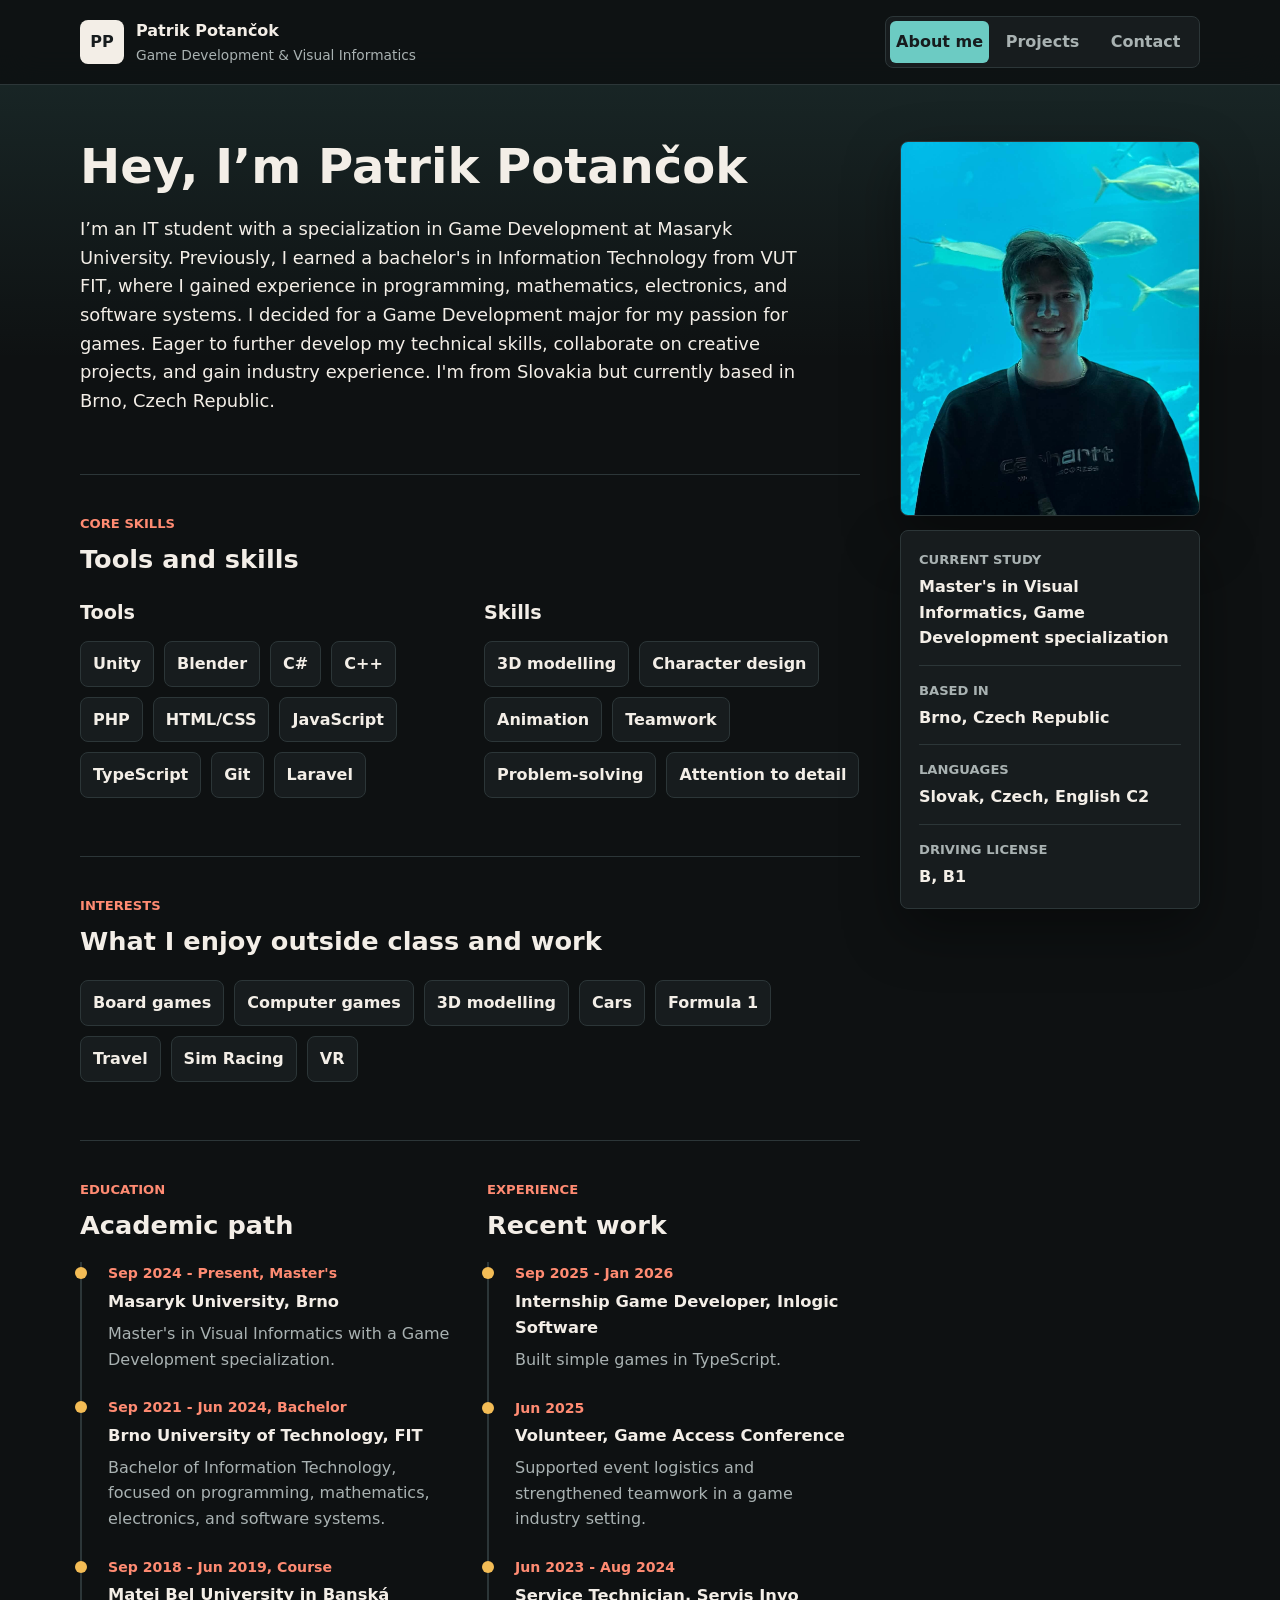
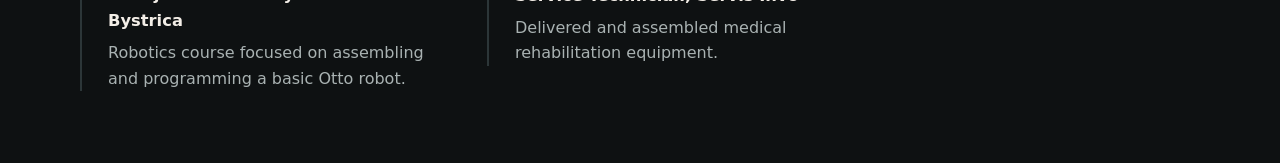
==== index.html @ 7a41febb "Update contact description with game design and 3D art" ====
<!doctype html>
<html lang="en">
  <head>
    <meta charset="utf-8">
    <meta name="viewport" content="width=device-width, initial-scale=1">
    <meta
      name="description"
      content="Portfolio of Patrik Potančok, a game development student and technical artist focused on Unity, Blender, VR optimisation, and interactive projects."
    >
    <title>Patrik Potančok | Game Development Portfolio</title>
    <link rel="stylesheet" href="styles.css?v=side-rail-v2">
  </head>
  <body>
    <header class="site-header">
      <div class="header-inner">
        <a class="brand" href="index.html#about" aria-label="Patrik Potančok home">
          <span class="brand-mark">PP</span>
          <span>
            <strong>Patrik Potančok</strong>
            <small>Game Development &amp; Visual Informatics</small>
          </span>
        </a>

        <nav class="tabs" aria-label="Portfolio sections" role="tablist">
          <button class="tab-button" id="tab-about" type="button" role="tab" aria-selected="true" aria-controls="about">
            About me
          </button>
          <button class="tab-button" id="tab-projects" type="button" role="tab" aria-selected="false" aria-controls="projects">
            Projects
          </button>
          <button class="tab-button" id="tab-contact" type="button" role="tab" aria-selected="false" aria-controls="contact">
            Contact
          </button>
        </nav>
      </div>
    </header>

    <main>
      <section class="tab-panel about-panel" id="about" role="tabpanel" aria-labelledby="tab-about">
        <div class="section-grid">
          <div class="intro-copy">
            <h1>Hey, I’m Patrik Potančok</h1>
            <p class="lead">
            I’m an IT student with a specialization in Game Development at Masaryk University. 
            Previously, I earned a bachelor's in Information Technology from VUT FIT, where 
            I gained experience in programming, mathematics, electronics, and software systems. 
            I decided for a Game Development major for my passion for games. Eager to further develop 
            my technical skills, collaborate on creative projects, and gain industry experience. I'm from 
            Slovakia but currently based in Brno, Czech Republic.
            </p>
          </div>

          <aside class="profile-panel" aria-label="Profile highlights">
            <img
              src="Pictures/Me/ja.jpg"
              alt="Portrait photo of Patrik Potančok"
            >
            <dl class="quick-facts profile-facts">
              <div>
                <dt>Current study</dt>
                <dd>Master&apos;s in Visual Informatics, Game Development specialization</dd>
              </div>
              <div>
                <dt>Based in</dt>
                <dd>Brno, Czech Republic</dd>
              </div>
              <div>
                <dt>Languages</dt>
                <dd>Slovak, Czech, English C2</dd>
              </div>
              <div>
                <dt>Driving license</dt>
                <dd>B, B1</dd>
              </div>
            </dl>
          </aside>
        </div>

        <section class="content-band">
          <div class="band-heading">
            <p class="eyebrow">Core skills</p>
            <h2>Tools and skills</h2>
          </div>
          <div class="skill-groups">
            <div>
              <h3>Tools</h3>
              <ul class="skill-list" aria-label="Tools and technologies">
                <li>Unity</li>
                <li>Blender</li>
                <li>C#</li>
                <li>C++</li>
                <li>PHP</li>
                <li>HTML/CSS</li>
                <li>JavaScript</li>
                <li>TypeScript</li>
                <li>Git</li>
                <li>Laravel</li>
              </ul>
            </div>
            <div>
              <h3>Skills</h3>
              <ul class="skill-list" aria-label="Creative and soft skills">
                <li>3D modelling</li>
                <li>Character design</li>
                <li>Animation</li>
                <li>Teamwork</li>
                <li>Problem-solving</li>
                <li>Attention to detail</li>
              </ul>
            </div>
          </div>
        </section>

        <section class="content-band">
          <div class="band-heading">
            <p class="eyebrow">Interests</p>
            <h2>What I enjoy outside class and work</h2>
          </div>
          <ul class="skill-list" aria-label="Interests">
            <li>Board games</li>
            <li>Computer games</li>
            <li>3D modelling</li>
            <li>Cars</li>
            <li>Formula 1</li>
            <li>Travel</li>
            <li>Sim Racing</li>
            <li>VR</li>
          </ul>
        </section>

        <section class="timeline-grid" aria-label="Education and experience">
          <div>
            <div class="band-heading">
              <p class="eyebrow">Education</p>
              <h2>Academic path</h2>
            </div>
            <ol class="timeline">
              <li>
                <span>Sep 2024 - Present, Master&apos;s</span>
                <strong>Masaryk University, Brno</strong>
                <p>Master&apos;s in Visual Informatics with a Game Development specialization.</p>
              </li>
              <li>
                <span>Sep 2021 - Jun 2024, Bachelor</span>
                <strong>Brno University of Technology, FIT</strong>
                <p>Bachelor of Information Technology, focused on programming, mathematics, electronics, and software systems.</p>
              </li>
              <li>
                <span>Sep 2018 - Jun 2019, Course</span>
                <strong>Matej Bel University in Banská Bystrica</strong>
                <p>Robotics course focused on assembling and programming a basic Otto robot.</p>
              </li>
            </ol>
          </div>

          <div>
            <div class="band-heading">
              <p class="eyebrow">Experience</p>
              <h2>Recent work</h2>
            </div>
            <ol class="timeline">
              <li>
                <span>Sep 2025 - Jan 2026</span>
                <strong>Internship Game Developer, Inlogic Software</strong>
                <p>Built simple games in TypeScript.</p>
              </li>
              <li>
                <span>Jun 2025</span>
                <strong>Volunteer, Game Access Conference</strong>
                <p>Supported event logistics and strengthened teamwork in a game industry setting.</p>
              </li>
              <li>
                <span>Jun 2023 - Aug 2024</span>
                <strong>Service Technician, Servis Invo</strong>
                <p>Delivered and assembled medical rehabilitation equipment.</p>
              </li>
            </ol>
          </div>
        </section>
      </section>

      <section class="tab-panel" id="projects" role="tabpanel" aria-labelledby="tab-projects" hidden>
        <div class="section-heading">
          <p class="eyebrow">Selected work</p>
          <h1>Projects</h1>
          <p>
            Games, animation, tabletop design, and VR optimisation work made through study, collaboration, and personal practice.
          </p>
          <div class="section-actions">
            <a class="button-link" href="https://krecikminajj.artstation.com" target="_blank" rel="noreferrer">
              More 3D projects on ArtStation
            </a>
          </div>
        </div>

        <div class="project-grid">
          <a class="project-card" href="projects/meow-mayhem.html">
            <img src="Pictures/MEOW_MAYHEM!/Storage_level.jpg" alt="Meow Mayhem warehouse level screenshot">
            <span class="project-meta">Unity party game</span>
            <h2>Meow Mayhem</h2>
            <p>A 2-4 player party game about warehouse cats, boxes, powerups, changing rules, and explosions.</p>
          </a>

          <a class="project-card" href="projects/lumberjack-escape.html">
            <img src="Pictures/LUMBERJACK/BoardFInal.jpg" alt="Lumberjack Escape board game map">
            <span class="project-meta">Tabletop design</span>
            <h2>Lumberjack Escape</h2>
            <p>A 1v1 board game focused on path building, action cards, and sabotaging the opponent.</p>
          </a>

          <a class="project-card" href="projects/vr-optimisation-thesis.html">
            <img src="Pictures/Thesis/709820661_998733769213218_6233051964832593437_n.jpg" alt="Villa Stiassni VR optimisation screenshot">
            <span class="project-meta">VR optimisation thesis</span>
            <h2>Villa Stiassni VR</h2>
            <p>A diploma thesis case study on performance optimisation for standalone Meta Quest VR applications.</p>
          </a>

          <a class="project-card" href="projects/car-chase-animation.html">
            <img src="Pictures/Animation/patrik-potancok-0247.jpg" alt="Low-poly car chase through a city">
            <span class="project-meta">Blender animation</span>
            <h2>Car Chase Animation</h2>
            <p>A low-poly city chase sequence created in Blender with stylized environments and motion.</p>
          </a>
        </div>
      </section>

      <section class="tab-panel" id="contact" role="tabpanel" aria-labelledby="tab-contact" hidden>
        <div class="section-grid contact-grid">
          <div>
            <h1>Contact</h1>
            <p class="lead">
              I am based in Czech Republic and open to game development, game design, 3D art, VR, and interactive media opportunities.
            </p>
          </div>

          <div class="contact-list" aria-label="Contact links">
            <a href="mailto:pa3ko2021@gmail.com">
              <span>Email</span>
              <strong>pa3ko2021@gmail.com</strong>
            </a>
            <a href="https://www.linkedin.com/in/patrik-potan%C4%8Dok/" target="_blank" rel="noreferrer">
              <span>LinkedIn</span>
              <strong>linkedin.com/in/patrik-potančok</strong>
            </a>
            <a href="https://krecikminajj.artstation.com" target="_blank" rel="noreferrer">
              <span>ArtStation</span>
              <strong>krecikminajj.artstation.com</strong>
            </a>
            <a href="https://github.com/krecikminajjj" target="_blank" rel="noreferrer">
              <span>GitHub</span>
              <strong>github.com/krecikminajjj</strong>
            </a>
          </div>
        </div>
      </section>
    </main>

    <script src="script.js"></script>
  </body>
</html>
---- styles.css ----
:root {
  color-scheme: dark;
  --bg: #0e1112;
  --surface: #171c1e;
  --ink: #f3eee7;
  --muted: #a9b2b2;
  --line: #2c3638;
  --teal: #6ccbc3;
  --coral: #ff8b72;
  --amber: #f3bc55;
  --green-soft: #17302f;
  --coral-soft: #3c2522;
  --shadow: 0 22px 56px rgba(0, 0, 0, 0.38);
}

* {
  box-sizing: border-box;
}

html {
  scroll-behavior: smooth;
}

body {
  margin: 0;
  background:
    linear-gradient(180deg, rgba(108, 203, 195, 0.14), rgba(14, 17, 18, 0) 360px),
    var(--bg);
  color: var(--ink);
  font-family: Inter, ui-sans-serif, system-ui, -apple-system, BlinkMacSystemFont, "Segoe UI", sans-serif;
  line-height: 1.6;
}

img,
video,
iframe {
  display: block;
  max-width: 100%;
}

a {
  color: inherit;
}

.site-header {
  position: sticky;
  top: 0;
  z-index: 10;
  background: rgba(14, 17, 18, 0.92);
  border-bottom: 1px solid var(--line);
  backdrop-filter: blur(18px);
}

.header-inner {
  width: min(1120px, calc(100% - 32px));
  min-height: 84px;
  margin: 0 auto;
  display: flex;
  align-items: center;
  justify-content: space-between;
  gap: 24px;
}

.brand {
  display: inline-flex;
  align-items: center;
  gap: 12px;
  text-decoration: none;
}

.brand-mark {
  width: 44px;
  height: 44px;
  display: grid;
  place-items: center;
  flex: 0 0 auto;
  background: var(--ink);
  color: var(--surface);
  border-radius: 8px;
  font-weight: 800;
}

.brand strong,
.brand small {
  display: block;
}

.brand strong {
  font-size: 1rem;
}

.brand small {
  color: var(--muted);
  font-size: 0.86rem;
}

.tabs {
  display: grid;
  grid-template-columns: repeat(3, minmax(0, 1fr));
  gap: 4px;
  padding: 4px;
  border: 1px solid var(--line);
  border-radius: 8px;
  background: var(--surface);
}

.tab-button {
  min-width: 92px;
  min-height: 42px;
  border: 0;
  border-radius: 6px;
  background: transparent;
  color: var(--muted);
  font: inherit;
  font-weight: 700;
  cursor: pointer;
}

.tab-button[aria-selected="true"] {
  background: var(--teal);
  color: var(--surface);
}

.tab-button:focus-visible,
.project-card:focus-visible,
.contact-list a:focus-visible,
.button-link:focus-visible {
  outline: 3px solid rgba(216, 154, 39, 0.8);
  outline-offset: 3px;
}

main {
  width: min(1120px, calc(100% - 32px));
  margin: 0 auto;
  padding: 56px 0 72px;
}

.tab-panel[hidden] {
  display: none;
}

.section-grid {
  display: grid;
  grid-template-columns: minmax(0, 1.12fr) minmax(320px, 0.88fr);
  align-items: start;
  gap: 36px;
}

.intro-copy,
.section-heading,
.project-copy {
  max-width: 760px;
}

.eyebrow {
  margin: 0 0 10px;
  color: var(--coral);
  font-size: 0.82rem;
  font-weight: 800;
  text-transform: uppercase;
}

h1,
h2,
h3,
p {
  margin-top: 0;
}

h1 {
  margin-bottom: 22px;
  font-size: 3rem;
  line-height: 1.08;
}

h2 {
  margin-bottom: 14px;
  font-size: 1.6rem;
  line-height: 1.2;
}

h3 {
  margin-bottom: 10px;
  font-size: 1.2rem;
}

p {
  color: var(--muted);
}

.lead {
  color: var(--ink);
  font-size: 1.12rem;
}

.profile-panel {
  width: 100%;
  max-width: 300px;
  display: grid;
  gap: 14px;
  justify-self: end;
  background: transparent;
  border: 0;
  border-radius: 8px;
  overflow: visible;
}

.profile-panel img {
  width: 100%;
  aspect-ratio: 4 / 5;
  object-fit: cover;
  object-position: center top;
  border: 1px solid var(--line);
  border-radius: 8px;
  box-shadow: var(--shadow);
}

.quick-facts {
  display: grid;
  grid-template-columns: repeat(2, minmax(0, 1fr));
  gap: 12px;
  margin: 0;
  padding: 0;
}

.quick-facts div + div {
  margin-top: 0;
  padding-top: 0;
  border-top: 0;
}

.quick-facts div {
  min-height: 94px;
  padding: 16px;
  border: 1px solid var(--line);
  border-radius: 8px;
  background: var(--surface);
}

.quick-facts dt {
  color: var(--muted);
  font-size: 0.82rem;
  font-weight: 800;
  text-transform: uppercase;
}

.quick-facts dd {
  margin: 4px 0 0;
  color: var(--ink);
  font-weight: 700;
}

.profile-facts {
  display: block;
  padding: 18px;
  border: 1px solid var(--line);
  border-radius: 8px;
  background: var(--surface);
  box-shadow: var(--shadow);
}

.profile-facts div {
  min-height: 0;
  padding: 0;
  border: 0;
  border-radius: 0;
  background: transparent;
}

.profile-facts div + div {
  margin-top: 14px;
  padding-top: 14px;
  border-top: 1px solid var(--line);
}

.about-panel {
  --about-side-gap: 40px;
  --about-side-width: 300px;
  position: relative;
}

.about-panel > .section-grid {
  display: block;
  max-width: calc(100% - var(--about-side-width) - var(--about-side-gap));
}

.about-panel .intro-copy {
  max-width: 720px;
}

.about-panel .profile-panel {
  position: absolute;
  top: 0;
  right: 0;
  width: var(--about-side-width);
  max-width: none;
}

.about-panel > .content-band,
.about-panel > .timeline-grid {
  max-width: calc(100% - var(--about-side-width) - var(--about-side-gap));
}

@media (max-width: 980px) {
  .about-panel {
    --about-side-gap: 28px;
    --about-side-width: 260px;
  }
}

.content-band {
  margin-top: 58px;
  padding-top: 38px;
  border-top: 1px solid var(--line);
}

.band-heading {
  max-width: 680px;
}

.skill-list {
  list-style: none;
  padding: 0;
  margin: 24px 0 0;
  display: flex;
  flex-wrap: wrap;
  gap: 10px;
}

.skill-list li {
  padding: 9px 12px;
  border: 1px solid var(--line);
  border-radius: 8px;
  background: var(--surface);
  font-weight: 700;
}

.skill-groups {
  display: grid;
  grid-template-columns: repeat(2, minmax(0, 1fr));
  gap: 28px;
  margin-top: 24px;
}

.skill-groups h3 {
  margin-bottom: 12px;
}

.skill-groups .skill-list {
  margin-top: 0;
}

.timeline-grid {
  display: grid;
  grid-template-columns: repeat(2, minmax(0, 1fr));
  gap: 34px;
  margin-top: 58px;
  padding-top: 38px;
  border-top: 1px solid var(--line);
}

.timeline {
  list-style: none;
  margin: 22px 0 0;
  padding: 0;
}

.timeline li {
  position: relative;
  padding: 0 0 24px 26px;
  border-left: 2px solid var(--line);
}

.timeline li::before {
  content: "";
  position: absolute;
  top: 5px;
  left: -7px;
  width: 12px;
  height: 12px;
  border-radius: 50%;
  background: var(--amber);
}

.timeline li:last-child {
  padding-bottom: 0;
}

.timeline span {
  display: block;
  color: var(--coral);
  font-size: 0.88rem;
  font-weight: 800;
}

.timeline strong {
  display: block;
  margin-top: 4px;
  font-size: 1.02rem;
}

.timeline p {
  margin: 6px 0 0;
}

.section-heading {
  margin-bottom: 28px;
}

.section-actions {
  display: flex;
  flex-wrap: wrap;
  gap: 10px;
  margin-top: 22px;
}

.project-grid {
  display: grid;
  grid-template-columns: repeat(2, minmax(0, 1fr));
  gap: 24px;
}

.project-card {
  min-height: 100%;
  display: flex;
  flex-direction: column;
  background: var(--surface);
  border: 1px solid var(--line);
  border-radius: 8px;
  box-shadow: var(--shadow);
  overflow: hidden;
  text-decoration: none;
}

.project-card img {
  width: 100%;
  aspect-ratio: 16 / 10;
  object-fit: cover;
  background: var(--green-soft);
}

.project-card .project-meta,
.project-card h2,
.project-card p {
  margin-left: 22px;
  margin-right: 22px;
}

.project-meta {
  display: block;
  margin-top: 20px;
  color: var(--teal);
  font-size: 0.82rem;
  font-weight: 800;
  text-transform: uppercase;
}

.project-card h2 {
  margin-top: 8px;
}

.project-card p {
  margin-bottom: 22px;
}

.project-card:hover img {
  filter: saturate(1.08) contrast(1.04);
}

.contact-grid {
  align-items: center;
}

.contact-list {
  display: grid;
  gap: 12px;
}

.contact-list a {
  display: grid;
  gap: 4px;
  min-height: 78px;
  padding: 18px;
  background: var(--surface);
  border: 1px solid var(--line);
  border-radius: 8px;
  text-decoration: none;
}

.contact-list span {
  color: var(--coral);
  font-size: 0.82rem;
  font-weight: 800;
  text-transform: uppercase;
}

.contact-list strong {
  overflow-wrap: anywhere;
  font-size: 1rem;
}

.project-page .site-header {
  position: static;
}

.project-nav {
  display: flex;
  align-items: center;
  justify-content: space-between;
  gap: 18px;
}

.button-link {
  display: inline-flex;
  align-items: center;
  justify-content: center;
  min-height: 42px;
  padding: 9px 14px;
  border: 1px solid var(--line);
  border-radius: 8px;
  background: var(--surface);
  color: var(--ink);
  font-weight: 800;
  text-decoration: none;
}

.project-hero {
  display: grid;
  grid-template-columns: minmax(0, 0.88fr) minmax(320px, 1.12fr);
  gap: 34px;
  align-items: center;
  margin-bottom: 56px;
}

.project-hero img,
.project-hero video {
  width: 100%;
  aspect-ratio: 16 / 10;
  border: 1px solid var(--line);
  border-radius: 8px;
  box-shadow: var(--shadow);
  object-fit: cover;
  background: var(--green-soft);
}

.project-actions {
  display: flex;
  flex-wrap: wrap;
  gap: 10px;
  margin-top: 26px;
}

.project-actions .button-link:first-child {
  background: var(--teal);
  border-color: var(--teal);
  color: var(--surface);
}

.detail-section {
  margin-top: 48px;
  padding-top: 34px;
  border-top: 1px solid var(--line);
}

.two-column {
  display: grid;
  grid-template-columns: repeat(2, minmax(0, 1fr));
  gap: 30px;
}

.feature-list {
  margin: 0;
  padding-left: 20px;
  color: var(--muted);
}

.feature-list li + li {
  margin-top: 8px;
}

.media-grid {
  display: grid;
  grid-template-columns: repeat(3, minmax(0, 1fr));
  gap: 14px;
}

.media-grid img {
  width: 100%;
  aspect-ratio: 4 / 3;
  object-fit: cover;
  border-radius: 8px;
  border: 1px solid var(--line);
  background: var(--green-soft);
}

.media-grid.square img {
  aspect-ratio: 1 / 1;
}

.video-frame,
.local-video {
  width: 100%;
  aspect-ratio: 16 / 9;
  border: 1px solid var(--line);
  border-radius: 8px;
  background: #050607;
  overflow: hidden;
}

.video-frame iframe,
.local-video iframe,
.local-video video {
  width: 100%;
  height: 100%;
  border: 0;
}

@media (max-width: 720px) {
  .header-inner,
  .project-nav {
    align-items: stretch;
    flex-direction: column;
    padding: 14px 0;
  }

  .tabs {
    width: 100%;
  }

  .tab-button {
    min-width: 0;
  }

  main {
    padding-top: 36px;
  }

  .section-grid,
  .timeline-grid,
  .project-grid,
  .project-hero,
  .two-column {
    grid-template-columns: 1fr;
  }

  .about-panel {
    --about-side-gap: 0;
    --about-side-width: 0;
  }

  .about-panel > .section-grid {
    display: grid;
    max-width: none;
  }

  .about-panel > .content-band,
  .about-panel > .timeline-grid {
    max-width: none;
  }

  .profile-panel {
    max-width: 320px;
    justify-self: center;
  }

  .about-panel .profile-panel {
    position: static;
    width: 100%;
    max-width: 320px;
  }

  .quick-facts {
    grid-template-columns: 1fr;
  }

  .skill-groups {
    grid-template-columns: 1fr;
  }

  h1 {
    font-size: 2.35rem;
  }

  .project-hero {
    margin-bottom: 38px;
  }
}

@media (max-width: 620px) {
  .brand small {
    display: none;
  }

  main,
  .header-inner {
    width: min(100% - 24px, 1120px);
  }

  .tabs {
    grid-template-columns: 1fr;
  }

  h1 {
    font-size: 2rem;
  }

  h2 {
    font-size: 1.35rem;
  }

  .media-grid {
    grid-template-columns: 1fr;
  }
}
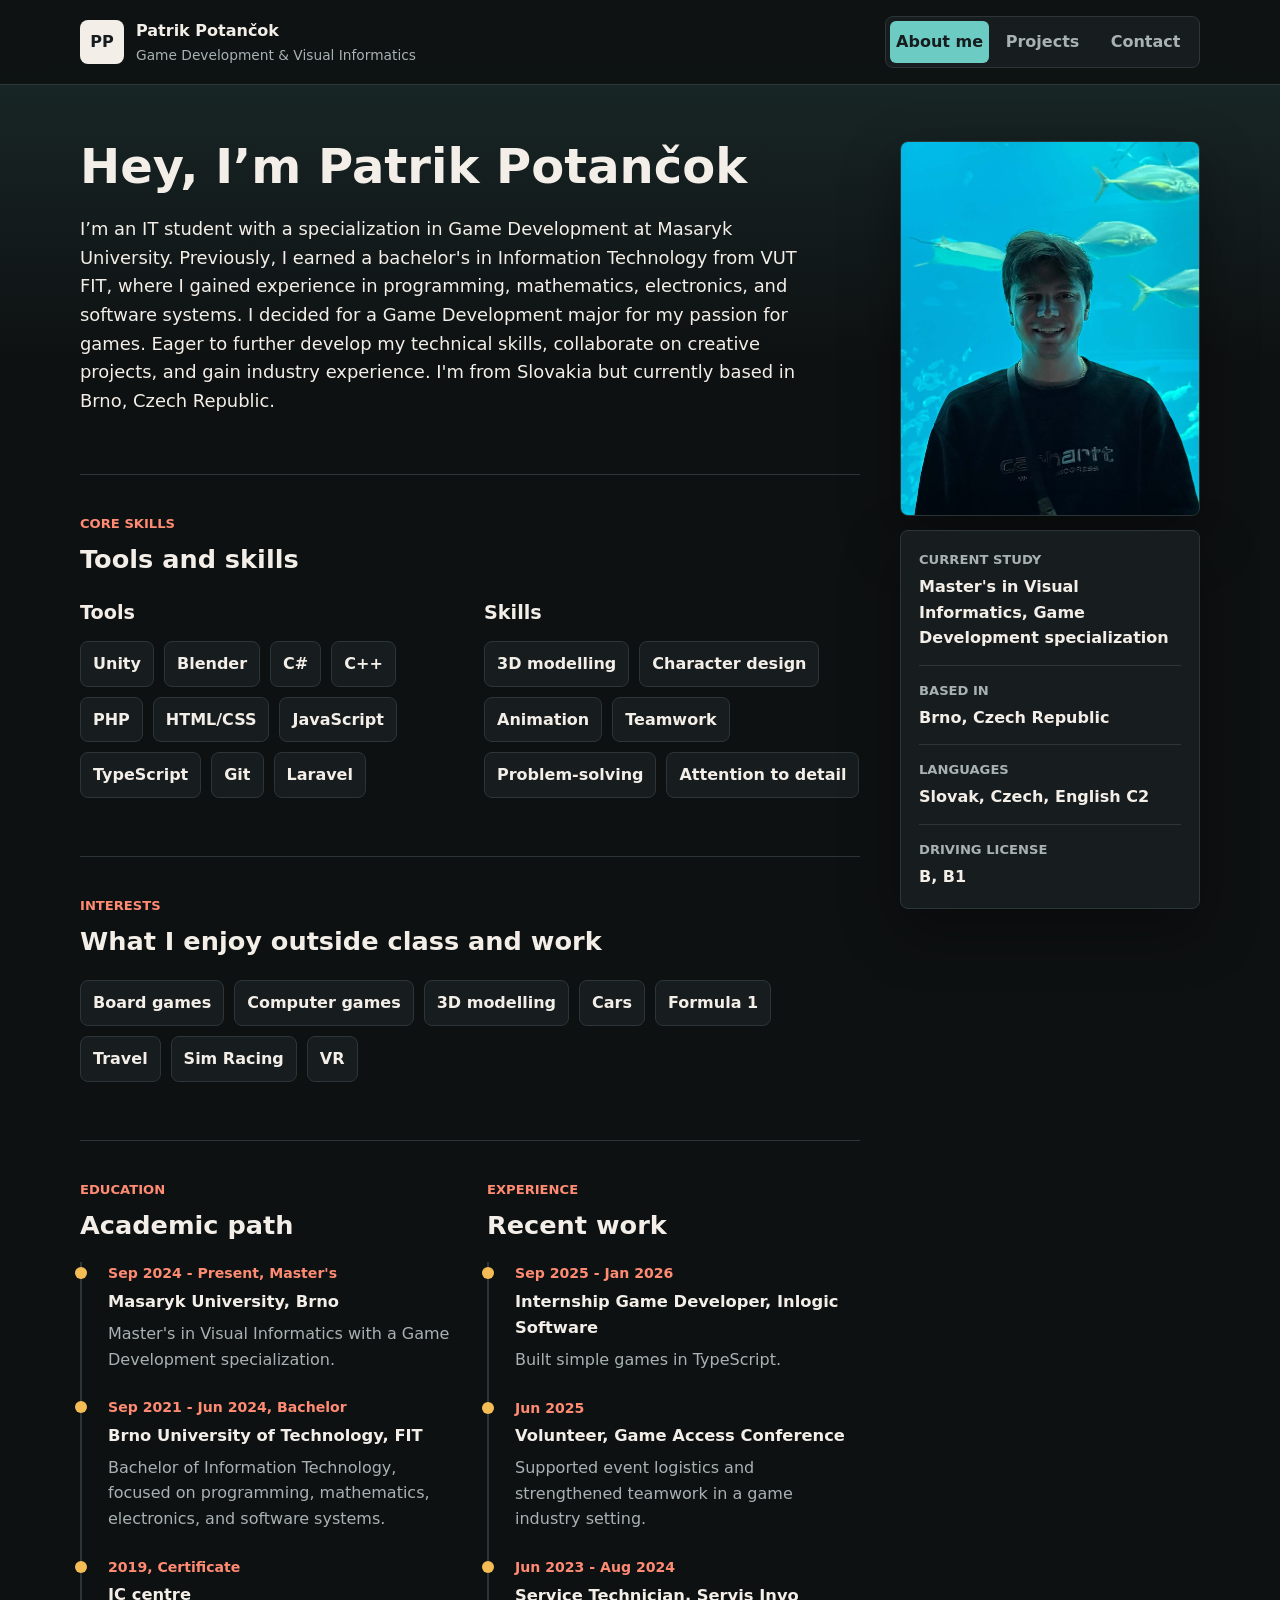
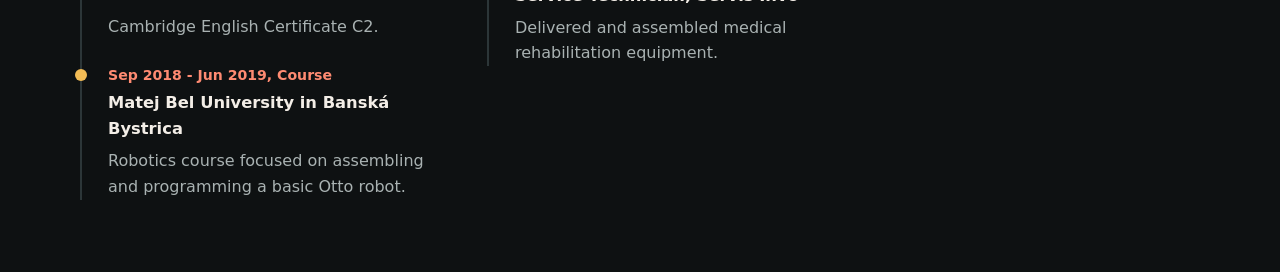
==== commit ca3453c0: "Add Cambridge English Certificate details to index.html" ====
--- a/index.html
+++ b/index.html
@@ -146,6 +146,11 @@
                 <p>Bachelor of Information Technology, focused on programming, mathematics, electronics, and software systems.</p>
               </li>
               <li>
+                <span>2019, Certificate</span>
+                <strong>IC centre</strong>
+                <p>Cambridge English Certificate C2.</p>
+              </li>
+              <li>
                 <span>Sep 2018 - Jun 2019, Course</span>
                 <strong>Matej Bel University in Banská Bystrica</strong>
                 <p>Robotics course focused on assembling and programming a basic Otto robot.</p>
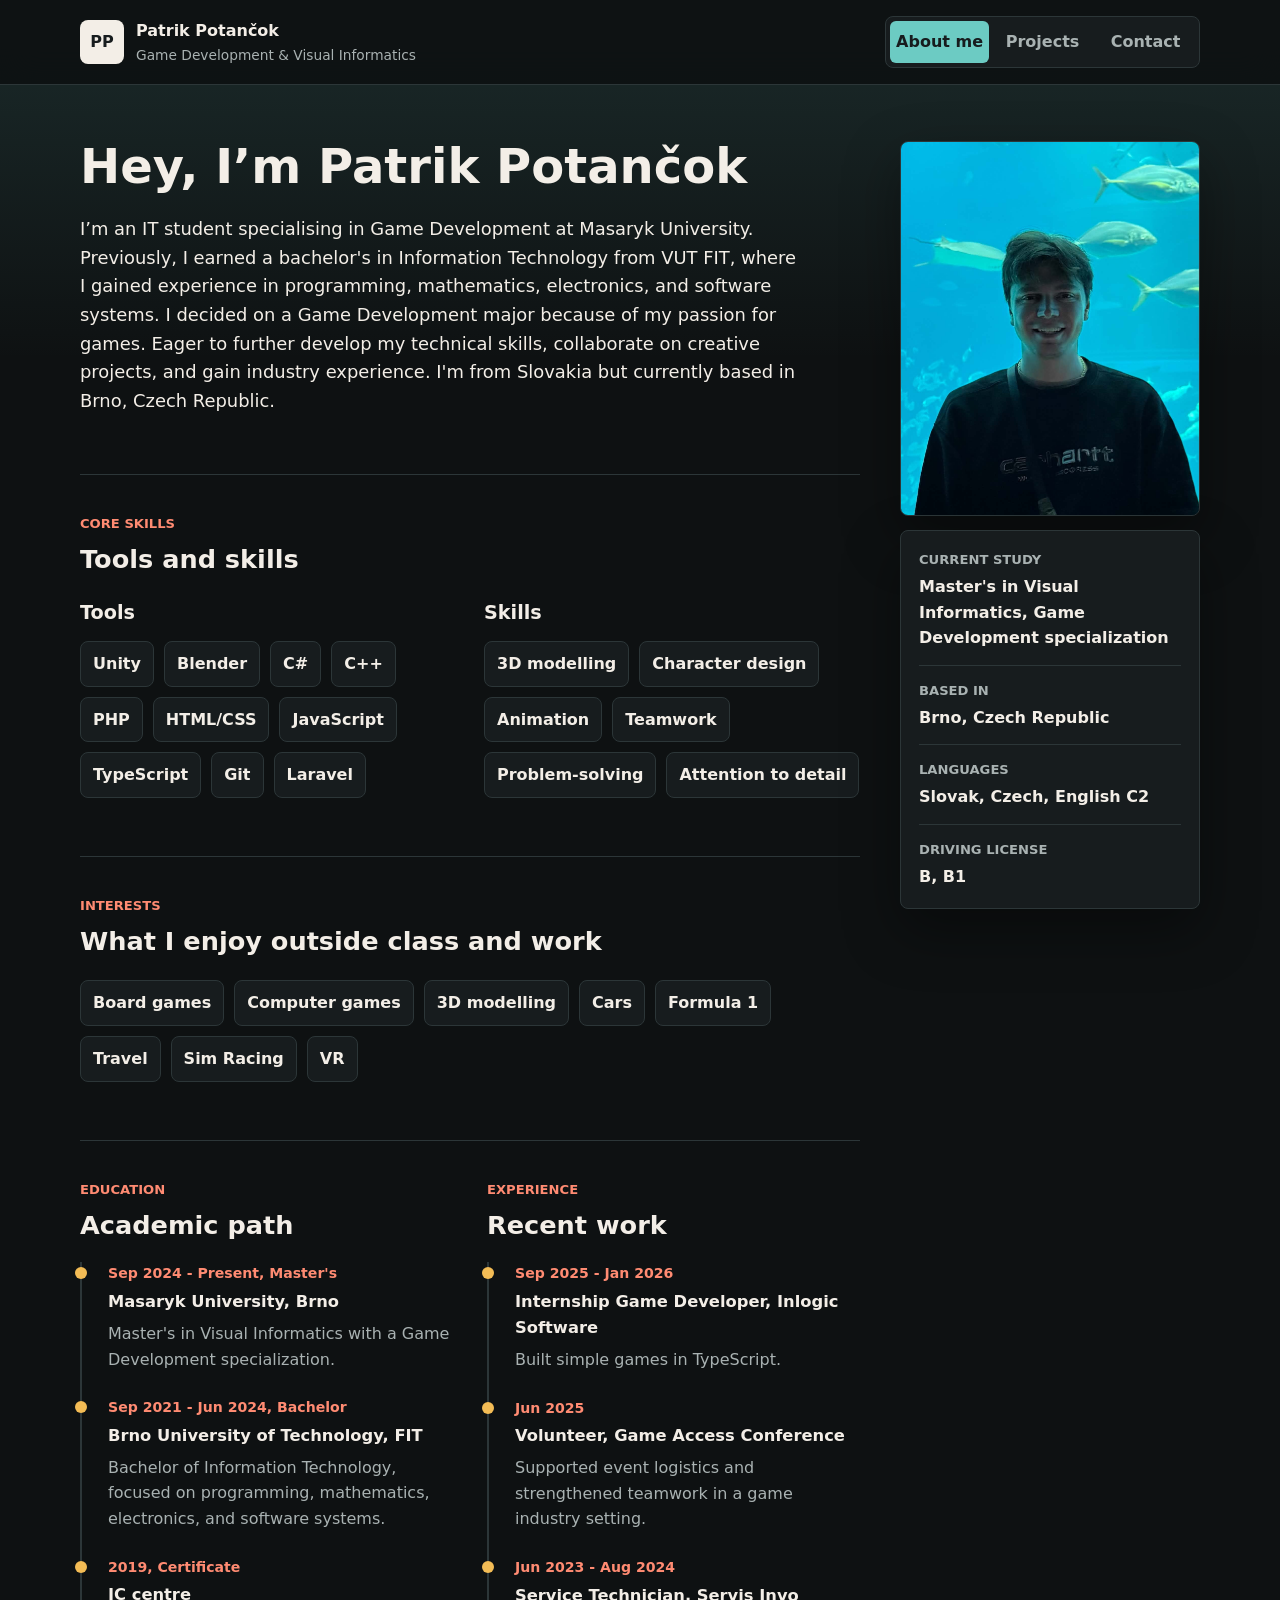
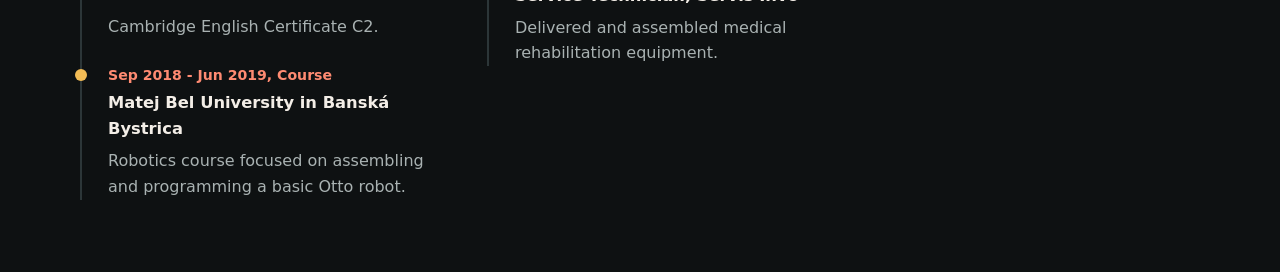
==== commit 37951a55: "Revise intro copy for improved readability Updated the introduction paragraph for clarity and concis" ====
--- a/index.html
+++ b/index.html
@@ -41,12 +41,11 @@
           <div class="intro-copy">
             <h1>Hey, I’m Patrik Potančok</h1>
             <p class="lead">
-            I’m an IT student with a specialization in Game Development at Masaryk University. 
-            Previously, I earned a bachelor's in Information Technology from VUT FIT, where 
-            I gained experience in programming, mathematics, electronics, and software systems. 
-            I decided for a Game Development major for my passion for games. Eager to further develop 
-            my technical skills, collaborate on creative projects, and gain industry experience. I'm from 
-            Slovakia but currently based in Brno, Czech Republic.
+            I’m an IT student specialising in Game Development at Masaryk University. Previously, 
+              I earned a bachelor's in Information Technology from VUT FIT, where I gained experience in programming, 
+              mathematics, electronics, and software systems. I decided on a Game Development major because of my 
+              passion for games. Eager to further develop my technical skills, collaborate on creative projects, 
+              and gain industry experience. I'm from Slovakia but currently based in Brno, Czech Republic.
             </p>
           </div>
 
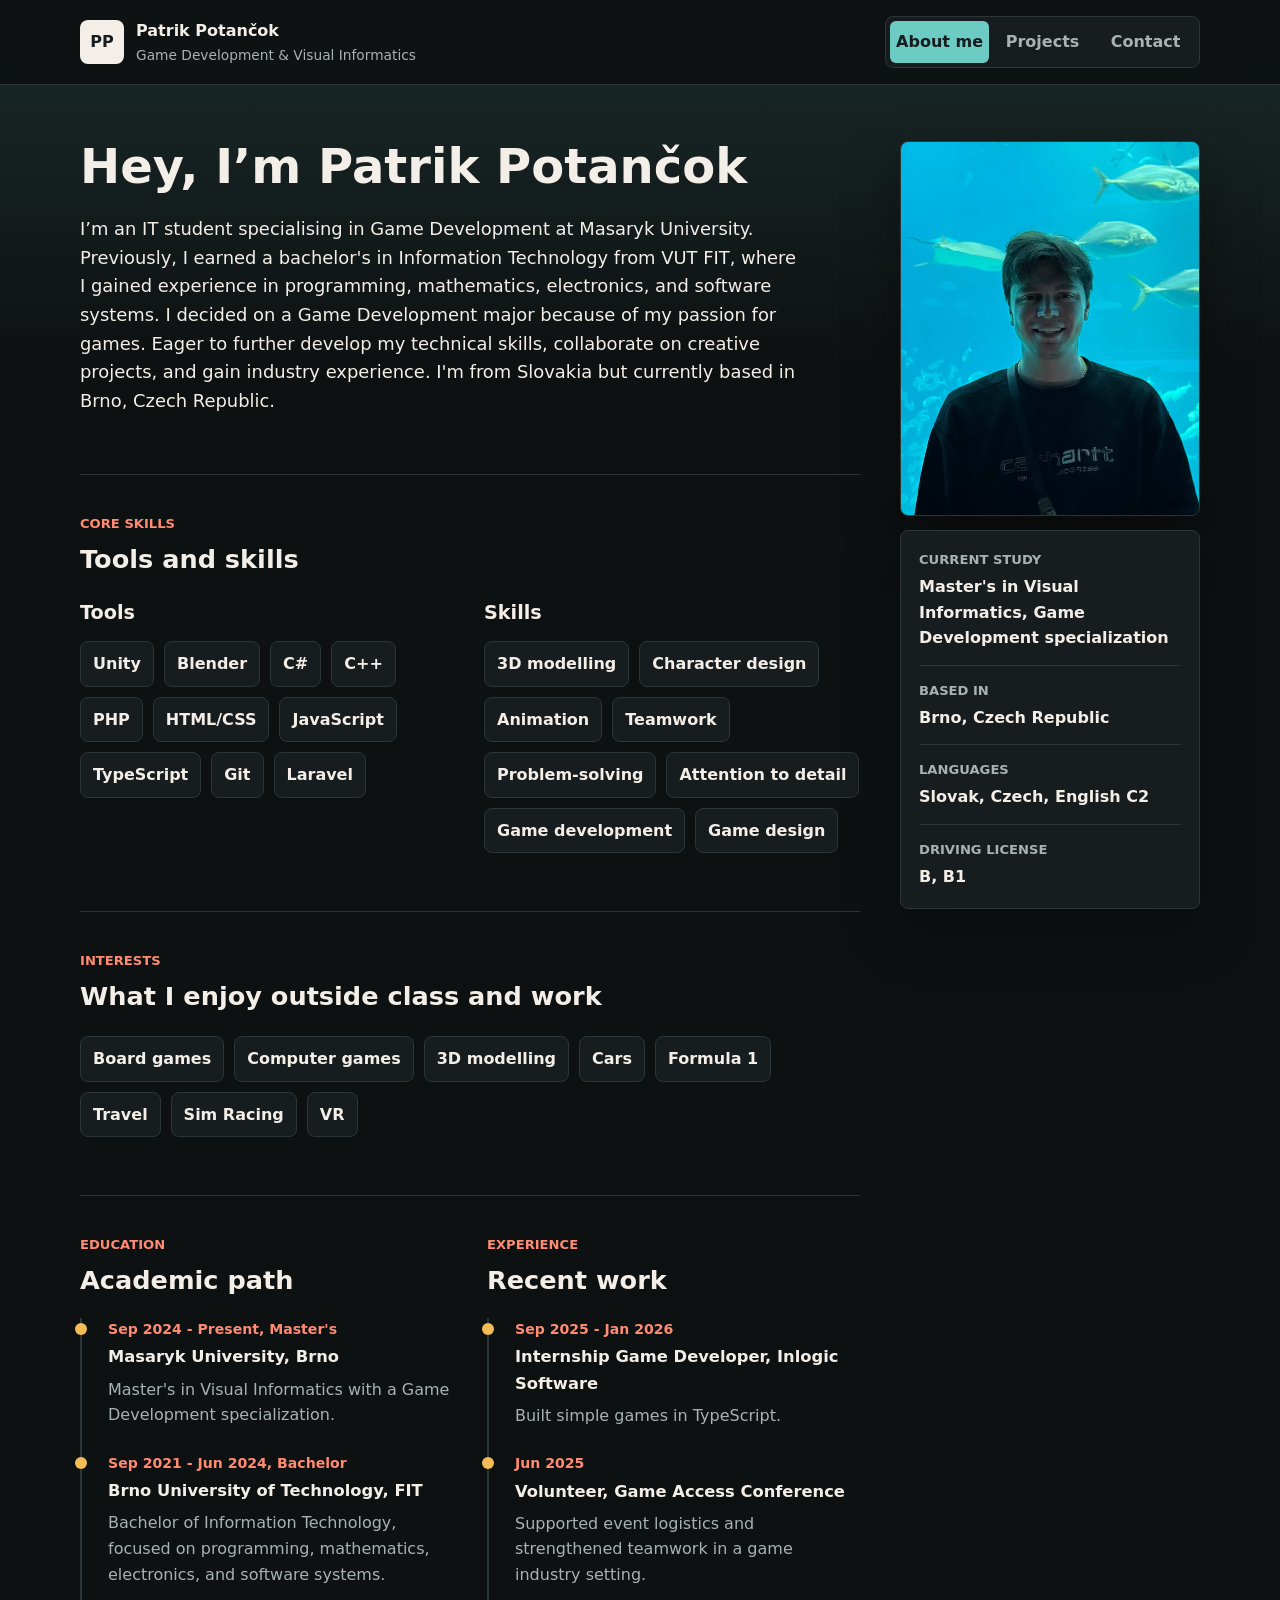
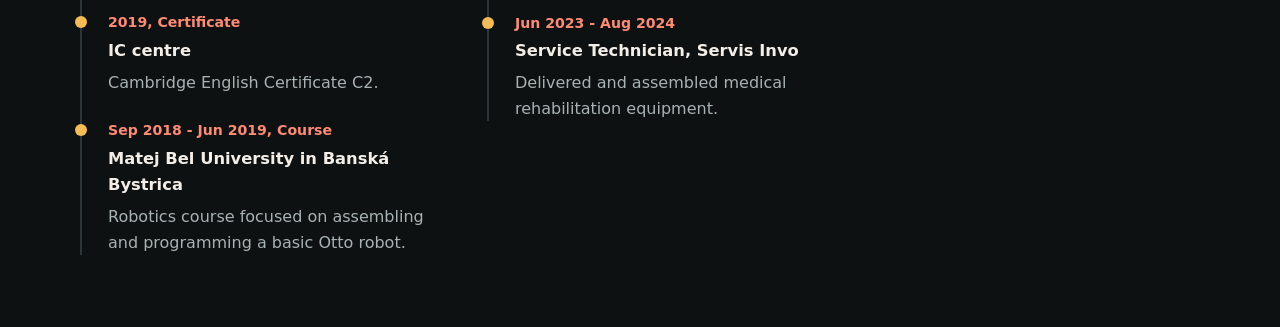
==== commit 6923f0c5: "Add game development and design skills to list" ====
--- a/index.html
+++ b/index.html
@@ -105,6 +105,8 @@
                 <li>Teamwork</li>
                 <li>Problem-solving</li>
                 <li>Attention to detail</li>
+                <li>Game development</li>
+                <li>Game design</li>
               </ul>
             </div>
           </div>
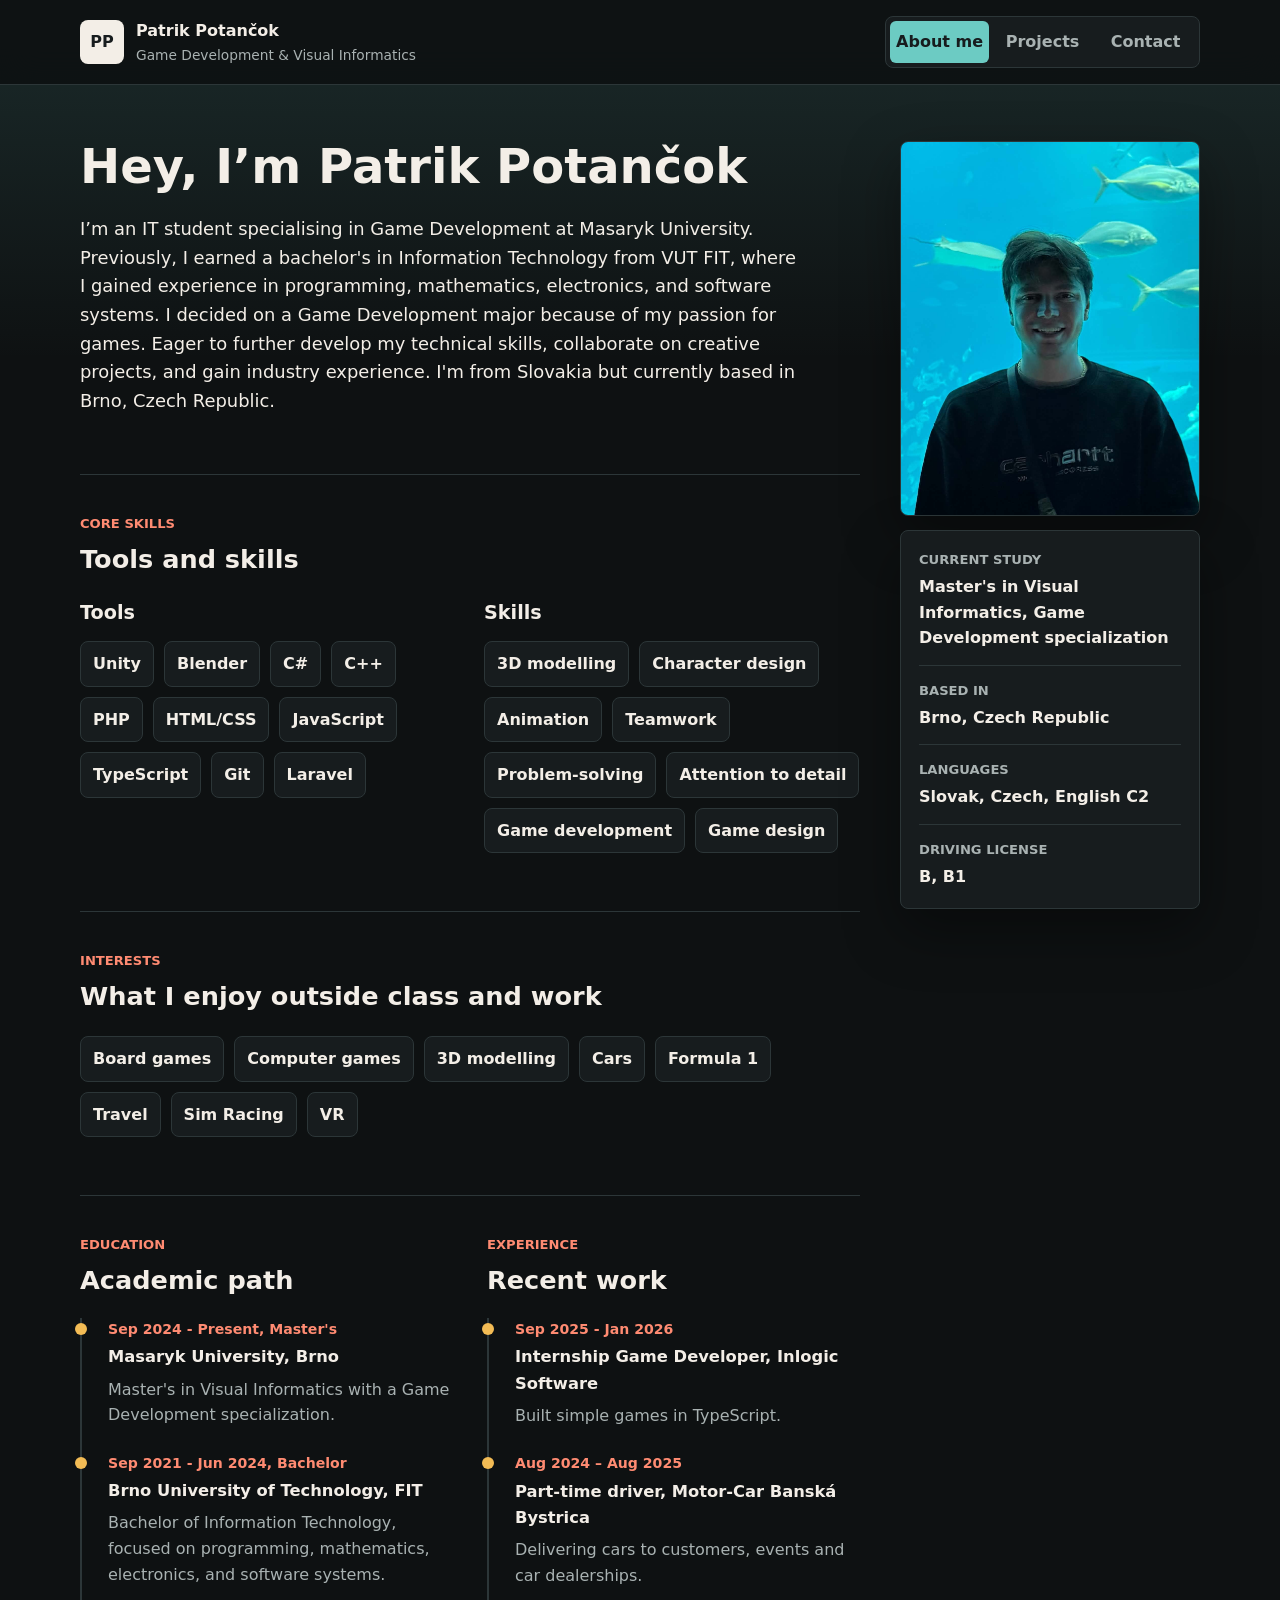
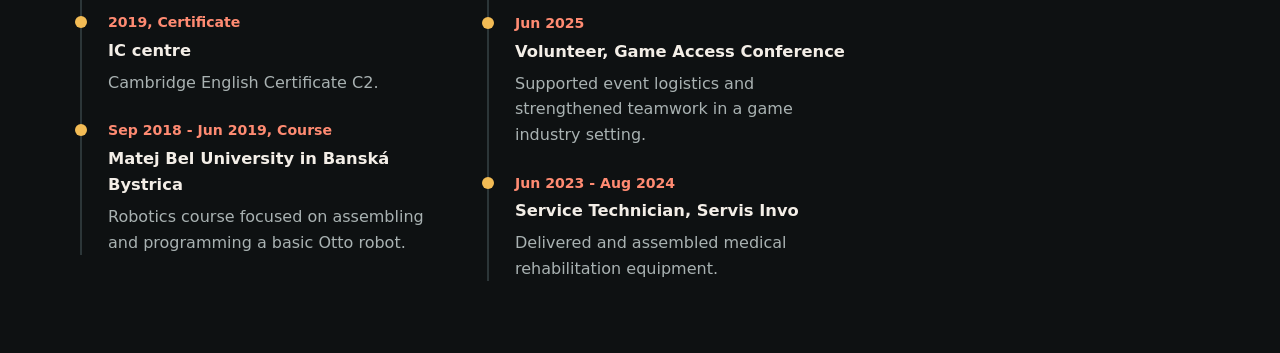
==== commit 4991f674: "Add part-time driver experience to index.html" ====
--- a/index.html
+++ b/index.html
@@ -171,6 +171,11 @@
                 <p>Built simple games in TypeScript.</p>
               </li>
               <li>
+                <span>Aug 2024 – Aug 2025</span>
+                <strong>Part-time driver, Motor-Car Banská Bystrica</strong>
+                <p>Delivering cars to customers, events and car dealerships.</p>
+              </li>
+              <li>
                 <span>Jun 2025</span>
                 <strong>Volunteer, Game Access Conference</strong>
                 <p>Supported event logistics and strengthened teamwork in a game industry setting.</p>
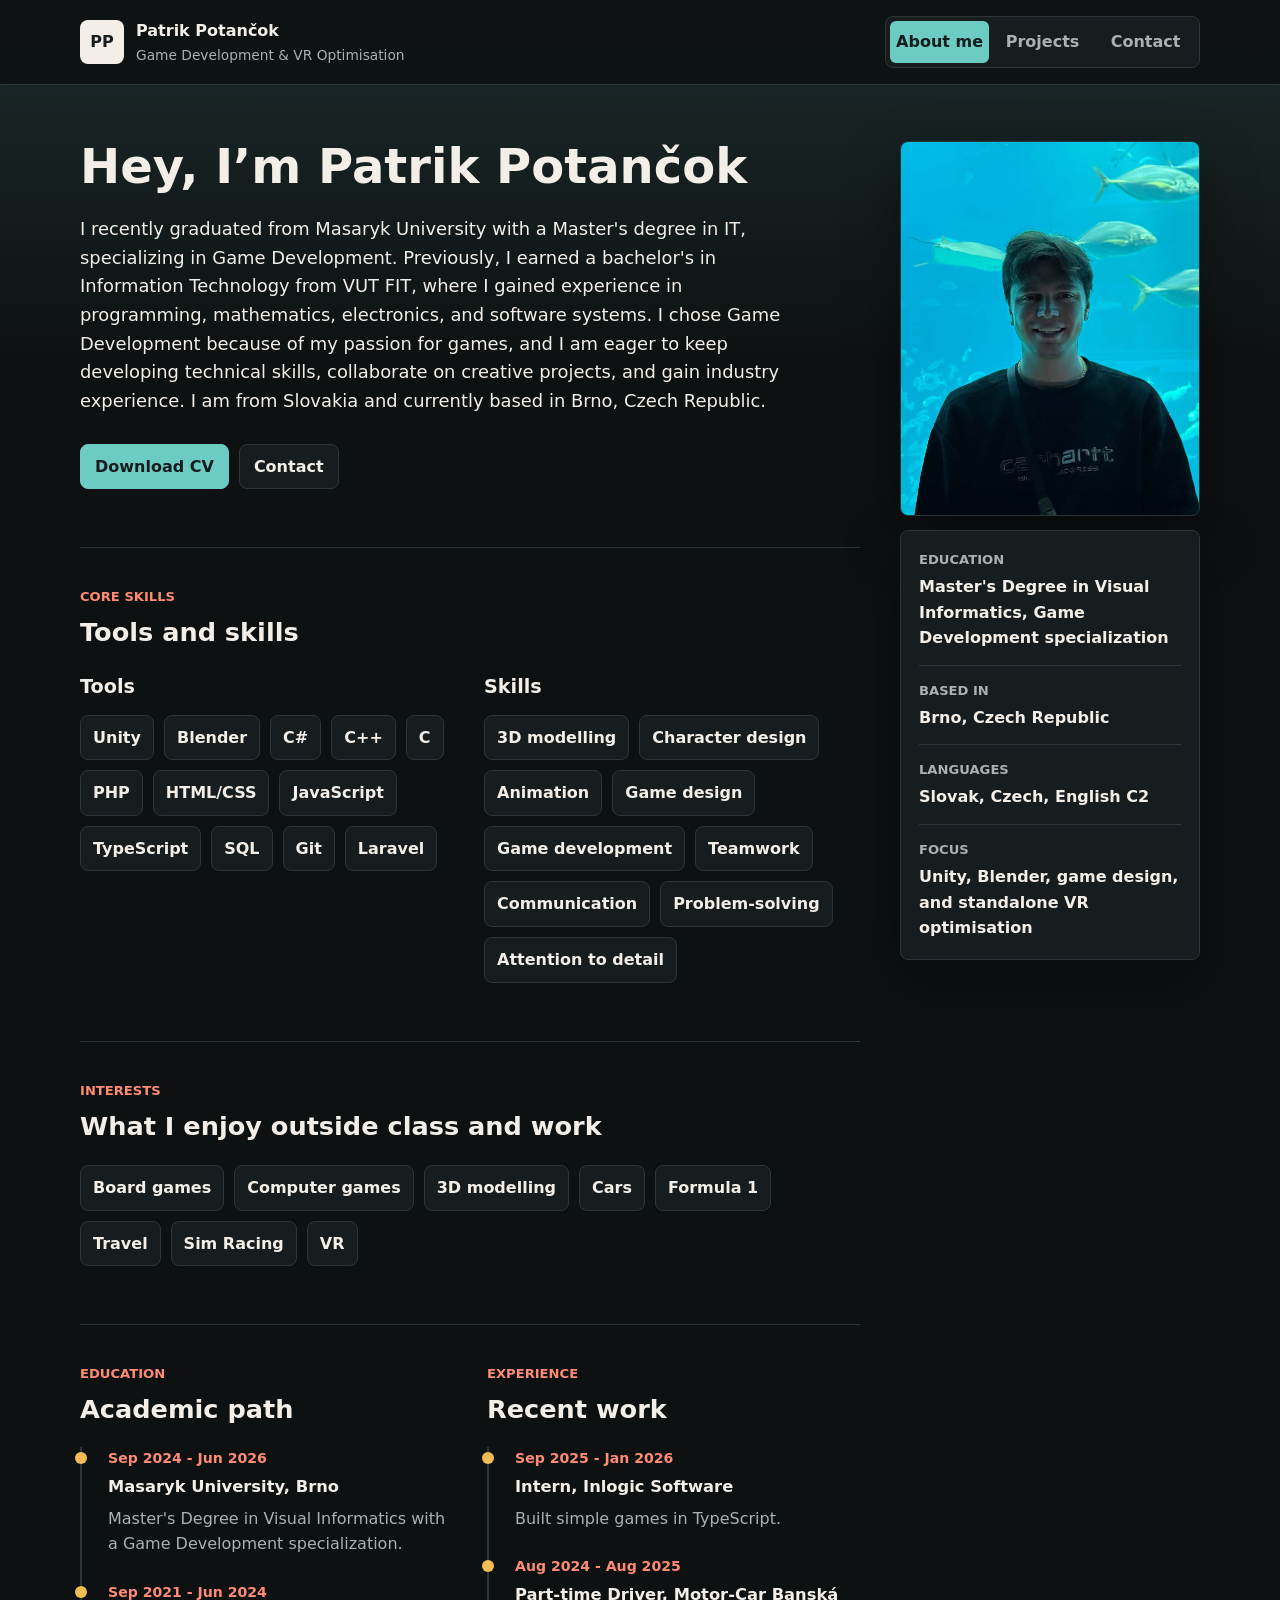
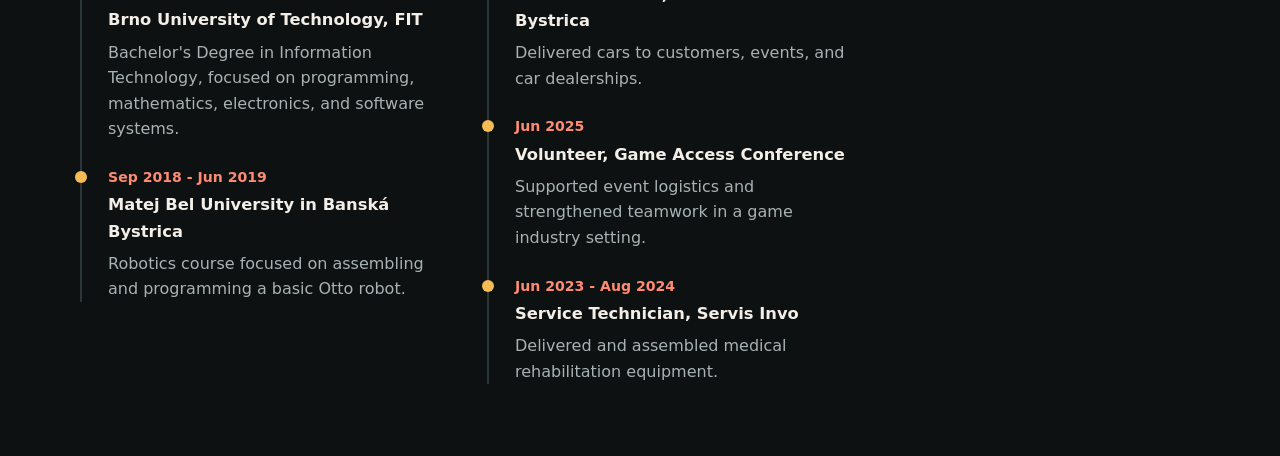
==== commit 4bfa6d56: "feat: Added CV" ====
--- a/index.html
+++ b/index.html
@@ -5,10 +5,10 @@
     <meta name="viewport" content="width=device-width, initial-scale=1">
     <meta
       name="description"
-      content="Portfolio of Patrik Potančok, a game development student and technical artist focused on Unity, Blender, VR optimisation, and interactive projects."
+      content="Portfolio of Patrik Potančok, a game development graduate focused on Unity, Blender, VR optimisation, and interactive projects."
     >
     <title>Patrik Potančok | Game Development Portfolio</title>
-    <link rel="stylesheet" href="styles.css?v=side-rail-v2">
+    <link rel="stylesheet" href="styles.css?v=cv-update-v1">
   </head>
   <body>
     <header class="site-header">
@@ -17,7 +17,7 @@
           <span class="brand-mark">PP</span>
           <span>
             <strong>Patrik Potančok</strong>
-            <small>Game Development &amp; Visual Informatics</small>
+            <small>Game Development &amp; VR Optimisation</small>
           </span>
         </a>
 
@@ -41,12 +41,22 @@
           <div class="intro-copy">
             <h1>Hey, I’m Patrik Potančok</h1>
             <p class="lead">
-            I’m an IT student specialising in Game Development at Masaryk University. Previously, 
-              I earned a bachelor's in Information Technology from VUT FIT, where I gained experience in programming, 
-              mathematics, electronics, and software systems. I decided on a Game Development major because of my 
-              passion for games. Eager to further develop my technical skills, collaborate on creative projects, 
-              and gain industry experience. I'm from Slovakia but currently based in Brno, Czech Republic.
+              I recently graduated from Masaryk University with a Master&apos;s degree in IT,
+              specializing in Game Development. Previously, I earned a bachelor&apos;s in
+              Information Technology from VUT FIT, where I gained experience in programming,
+              mathematics, electronics, and software systems. I chose Game Development because
+              of my passion for games, and I am eager to keep developing technical skills,
+              collaborate on creative projects, and gain industry experience. I am from Slovakia
+              and currently based in Brno, Czech Republic.
             </p>
+            <div class="section-actions intro-actions">
+              <a class="button-link primary" href="potancok_cv.pdf" target="_blank" rel="noreferrer">
+                Download CV
+              </a>
+              <a class="button-link" href="#contact">
+                Contact
+              </a>
+            </div>
           </div>
 
           <aside class="profile-panel" aria-label="Profile highlights">
@@ -56,8 +66,8 @@
             >
             <dl class="quick-facts profile-facts">
               <div>
-                <dt>Current study</dt>
-                <dd>Master&apos;s in Visual Informatics, Game Development specialization</dd>
+                <dt>Education</dt>
+                <dd>Master&apos;s Degree in Visual Informatics, Game Development specialization</dd>
               </div>
               <div>
                 <dt>Based in</dt>
@@ -68,8 +78,8 @@
                 <dd>Slovak, Czech, English C2</dd>
               </div>
               <div>
-                <dt>Driving license</dt>
-                <dd>B, B1</dd>
+                <dt>Focus</dt>
+                <dd>Unity, Blender, game design, and standalone VR optimisation</dd>
               </div>
             </dl>
           </aside>
@@ -88,10 +98,12 @@
                 <li>Blender</li>
                 <li>C#</li>
                 <li>C++</li>
+                <li>C</li>
                 <li>PHP</li>
                 <li>HTML/CSS</li>
                 <li>JavaScript</li>
                 <li>TypeScript</li>
+                <li>SQL</li>
                 <li>Git</li>
                 <li>Laravel</li>
               </ul>
@@ -102,11 +114,12 @@
                 <li>3D modelling</li>
                 <li>Character design</li>
                 <li>Animation</li>
+                <li>Game design</li>
+                <li>Game development</li>
                 <li>Teamwork</li>
+                <li>Communication</li>
                 <li>Problem-solving</li>
                 <li>Attention to detail</li>
-                <li>Game development</li>
-                <li>Game design</li>
               </ul>
             </div>
           </div>
@@ -137,22 +150,17 @@
             </div>
             <ol class="timeline">
               <li>
-                <span>Sep 2024 - Present, Master&apos;s</span>
+                <span>Sep 2024 - Jun 2026</span>
                 <strong>Masaryk University, Brno</strong>
-                <p>Master&apos;s in Visual Informatics with a Game Development specialization.</p>
-              </li>
-              <li>
-                <span>Sep 2021 - Jun 2024, Bachelor</span>
+                <p>Master&apos;s Degree in Visual Informatics with a Game Development specialization.</p>
+              </li>
+              <li>
+                <span>Sep 2021 - Jun 2024</span>
                 <strong>Brno University of Technology, FIT</strong>
-                <p>Bachelor of Information Technology, focused on programming, mathematics, electronics, and software systems.</p>
-              </li>
-              <li>
-                <span>2019, Certificate</span>
-                <strong>IC centre</strong>
-                <p>Cambridge English Certificate C2.</p>
-              </li>
-              <li>
-                <span>Sep 2018 - Jun 2019, Course</span>
+                <p>Bachelor&apos;s Degree in Information Technology, focused on programming, mathematics, electronics, and software systems.</p>
+              </li>
+              <li>
+                <span>Sep 2018 - Jun 2019</span>
                 <strong>Matej Bel University in Banská Bystrica</strong>
                 <p>Robotics course focused on assembling and programming a basic Otto robot.</p>
               </li>
@@ -167,13 +175,13 @@
             <ol class="timeline">
               <li>
                 <span>Sep 2025 - Jan 2026</span>
-                <strong>Internship Game Developer, Inlogic Software</strong>
+                <strong>Intern, Inlogic Software</strong>
                 <p>Built simple games in TypeScript.</p>
               </li>
               <li>
-                <span>Aug 2024 – Aug 2025</span>
-                <strong>Part-time driver, Motor-Car Banská Bystrica</strong>
-                <p>Delivering cars to customers, events and car dealerships.</p>
+                <span>Aug 2024 - Aug 2025</span>
+                <strong>Part-time Driver, Motor-Car Banská Bystrica</strong>
+                <p>Delivered cars to customers, events, and car dealerships.</p>
               </li>
               <li>
                 <span>Jun 2025</span>
@@ -240,7 +248,7 @@
           <div>
             <h1>Contact</h1>
             <p class="lead">
-              I am based in Czech Republic and open to game development, game design, 3D art, VR, and interactive media opportunities.
+              I am based in Brno, Czech Republic and open to game development, technical art, VR, and interactive media opportunities.
             </p>
           </div>
 
@@ -249,6 +257,10 @@
               <span>Email</span>
               <strong>pa3ko2021@gmail.com</strong>
             </a>
+            <a href="potancok_cv.pdf" target="_blank" rel="noreferrer">
+              <span>CV</span>
+              <strong>Download PDF</strong>
+            </a>
             <a href="https://www.linkedin.com/in/patrik-potan%C4%8Dok/" target="_blank" rel="noreferrer">
               <span>LinkedIn</span>
               <strong>linkedin.com/in/patrik-potančok</strong>
--- a/styles.css
+++ b/styles.css
@@ -414,6 +414,16 @@
   margin-top: 22px;
 }
 
+.intro-actions {
+  margin-top: 28px;
+}
+
+.button-link.primary {
+  background: var(--teal);
+  border-color: var(--teal);
+  color: var(--surface);
+}
+
 .project-grid {
   display: grid;
   grid-template-columns: repeat(2, minmax(0, 1fr));
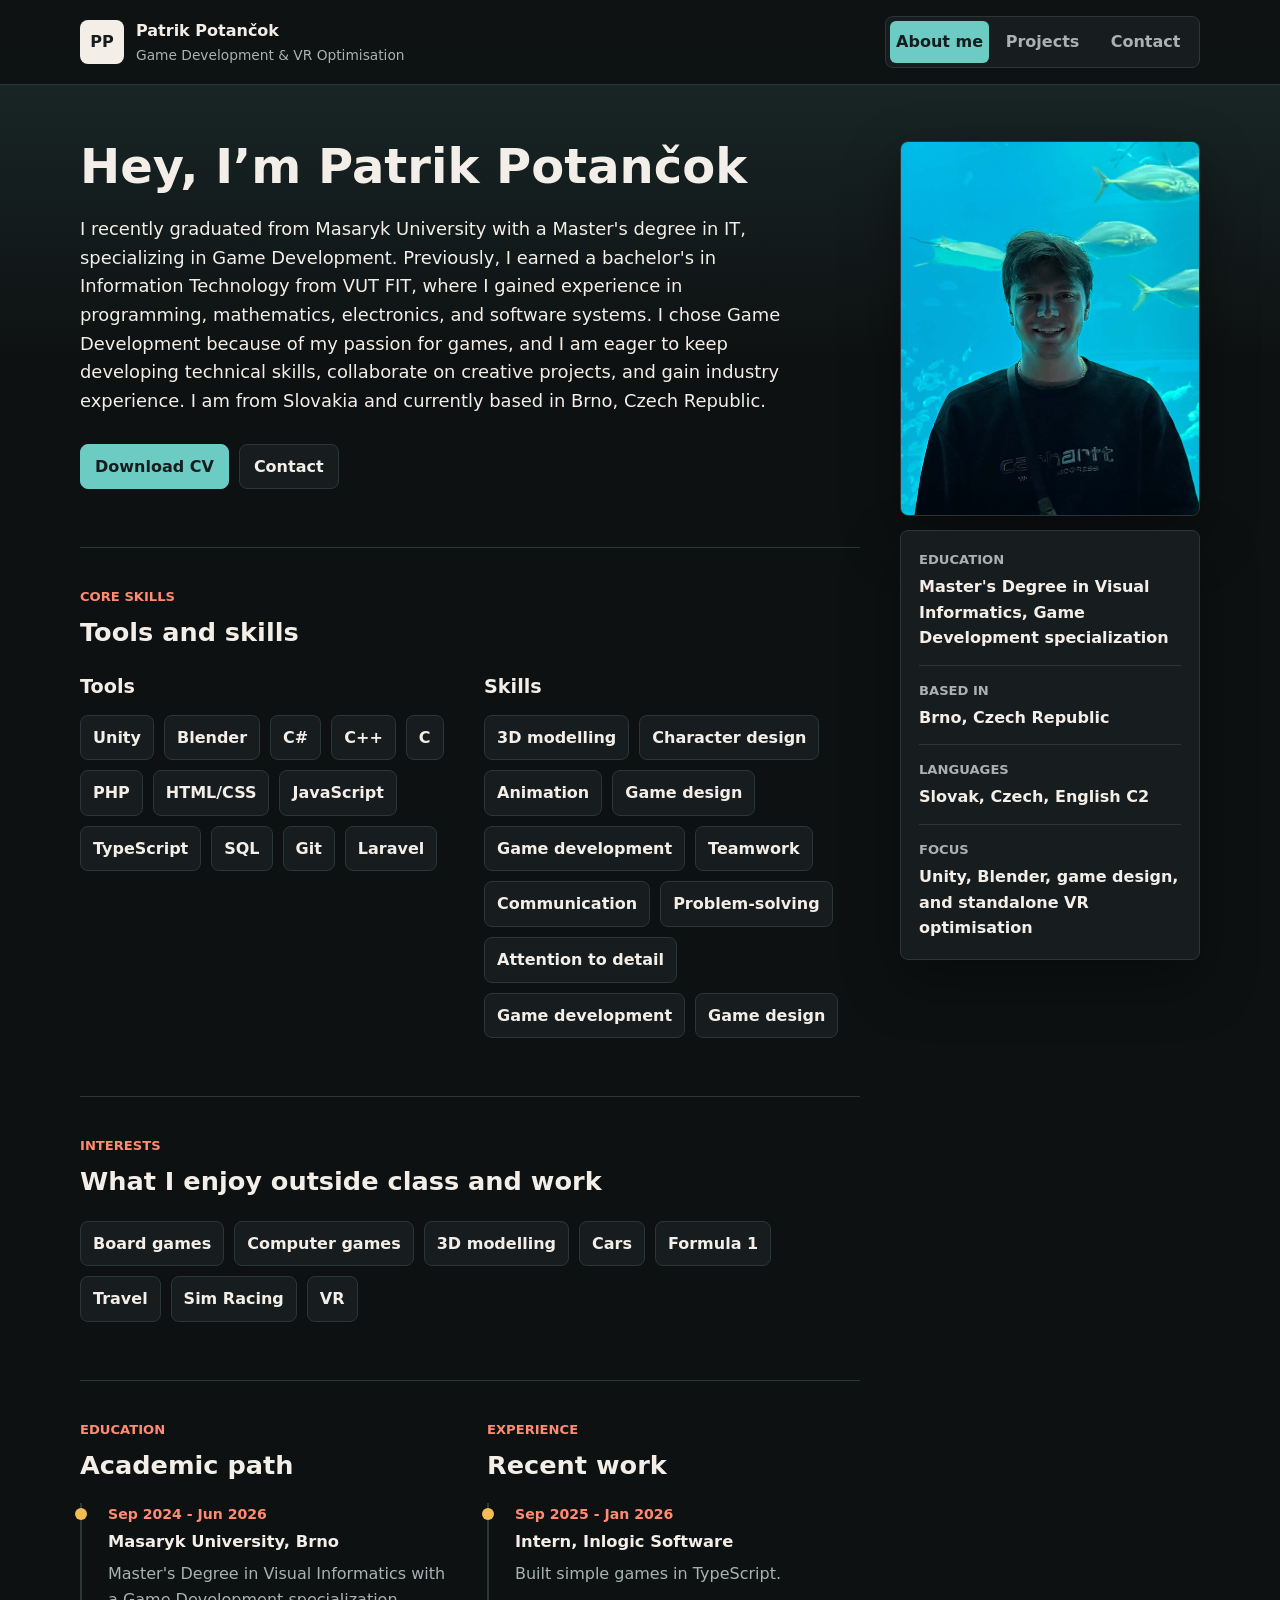
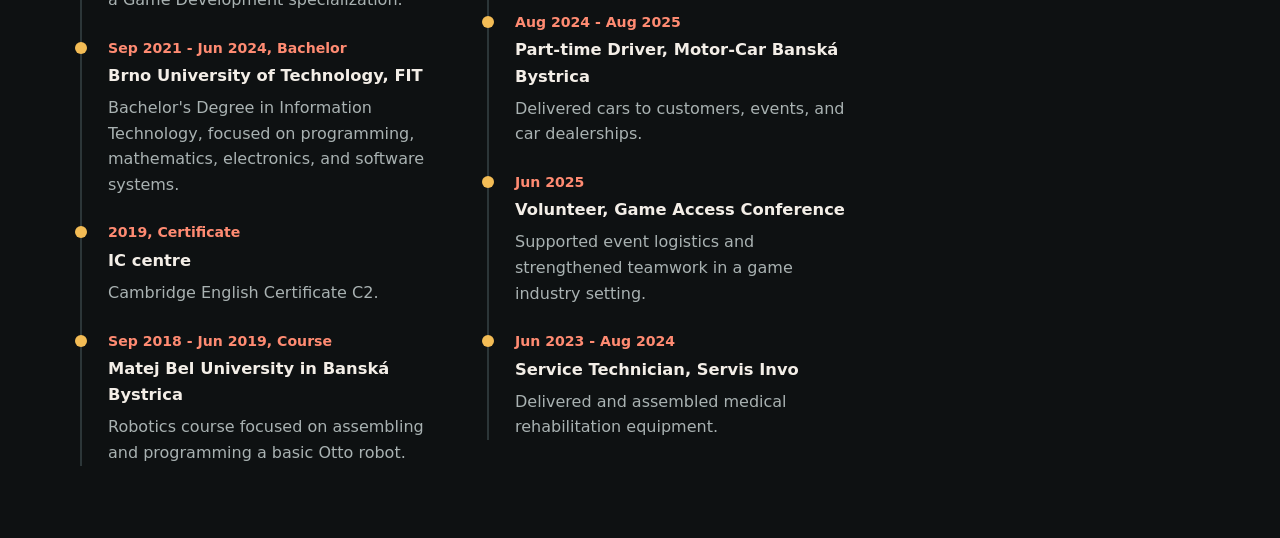
==== commit e5c47adb: "Merge branch 'main' of https://github.com/krecikminajjj/Portfolio" ====
--- a/index.html
+++ b/index.html
@@ -120,6 +120,8 @@
                 <li>Communication</li>
                 <li>Problem-solving</li>
                 <li>Attention to detail</li>
+                <li>Game development</li>
+                <li>Game design</li>
               </ul>
             </div>
           </div>
@@ -155,12 +157,17 @@
                 <p>Master&apos;s Degree in Visual Informatics with a Game Development specialization.</p>
               </li>
               <li>
-                <span>Sep 2021 - Jun 2024</span>
+                <span>Sep 2021 - Jun 2024, Bachelor</span>
                 <strong>Brno University of Technology, FIT</strong>
                 <p>Bachelor&apos;s Degree in Information Technology, focused on programming, mathematics, electronics, and software systems.</p>
               </li>
               <li>
-                <span>Sep 2018 - Jun 2019</span>
+                <span>2019, Certificate</span>
+                <strong>IC centre</strong>
+                <p>Cambridge English Certificate C2.</p>
+              </li>
+              <li>
+                <span>Sep 2018 - Jun 2019, Course</span>
                 <strong>Matej Bel University in Banská Bystrica</strong>
                 <p>Robotics course focused on assembling and programming a basic Otto robot.</p>
               </li>
@@ -248,7 +255,7 @@
           <div>
             <h1>Contact</h1>
             <p class="lead">
-              I am based in Brno, Czech Republic and open to game development, technical art, VR, and interactive media opportunities.
+              I am based in Brno, Czech Republic and open to game development, game design, technical art, VR, and interactive media opportunities.
             </p>
           </div>
 
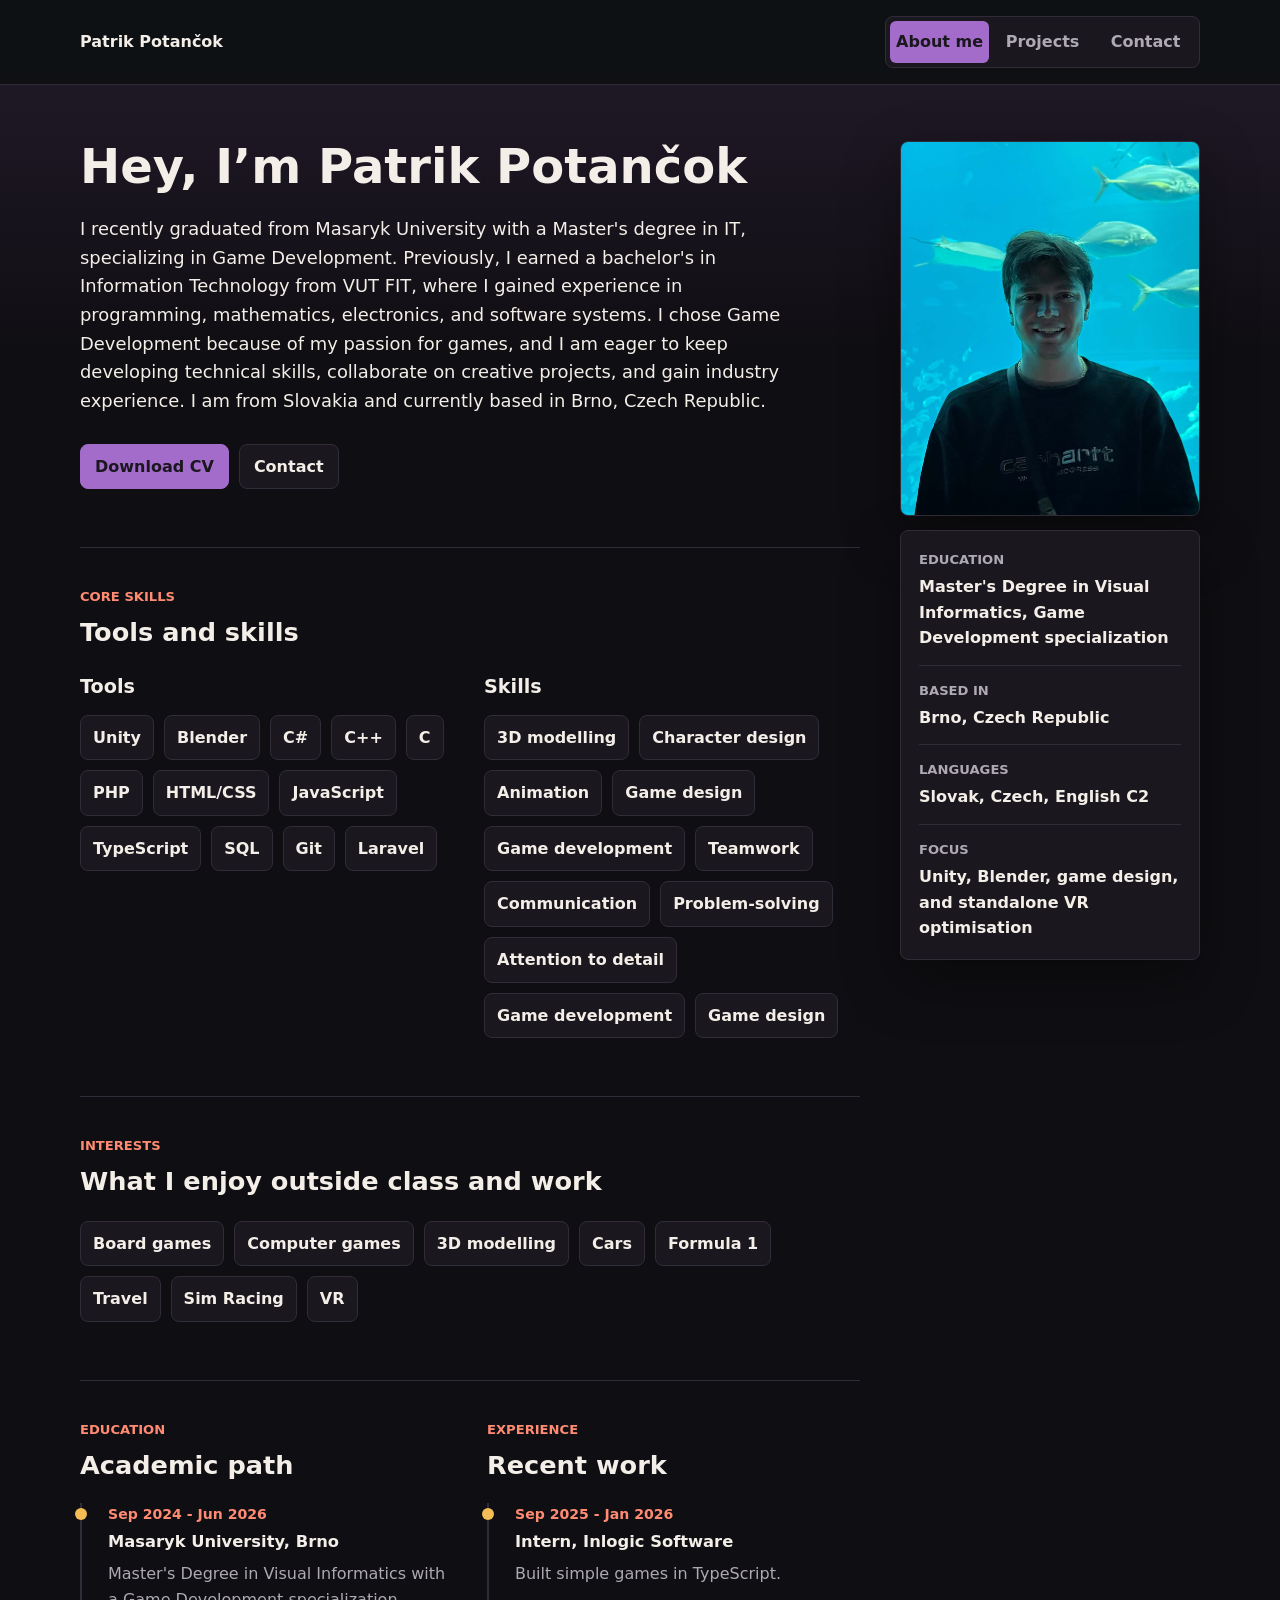
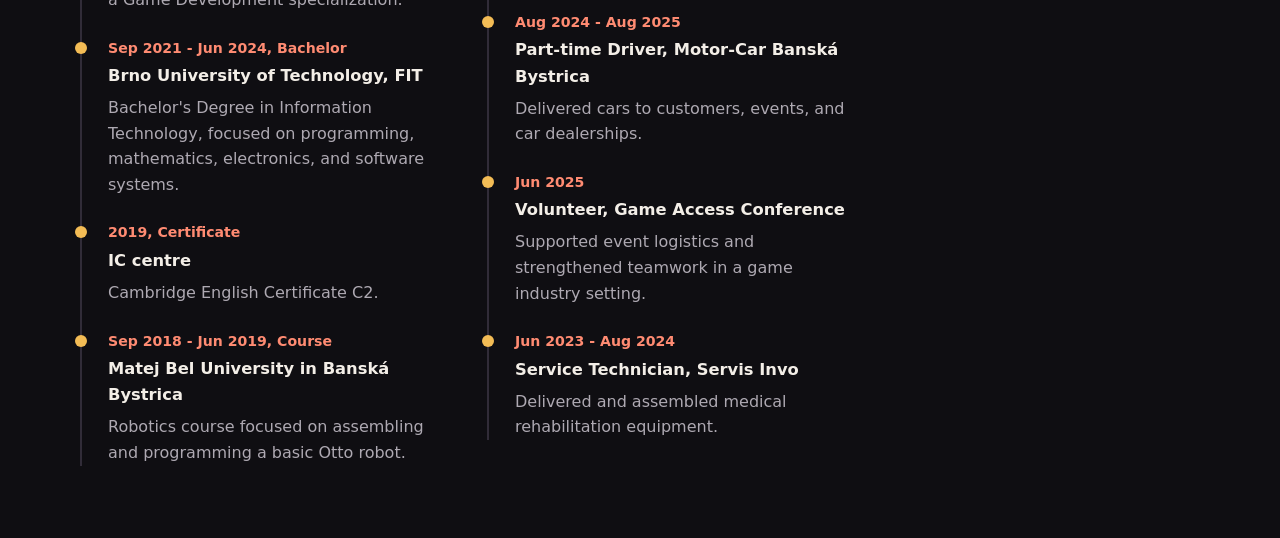
==== commit d6a10598: "feat: Updated screenshots" ====
--- a/index.html
+++ b/index.html
@@ -8,16 +8,14 @@
       content="Portfolio of Patrik Potančok, a game development graduate focused on Unity, Blender, VR optimisation, and interactive projects."
     >
     <title>Patrik Potančok | Game Development Portfolio</title>
-    <link rel="stylesheet" href="styles.css?v=cv-update-v1">
+    <link rel="stylesheet" href="styles.css?v=lightbox-v1">
   </head>
   <body>
     <header class="site-header">
       <div class="header-inner">
         <a class="brand" href="index.html#about" aria-label="Patrik Potančok home">
-          <span class="brand-mark">PP</span>
           <span>
             <strong>Patrik Potančok</strong>
-            <small>Game Development &amp; VR Optimisation</small>
           </span>
         </a>
 
@@ -235,7 +233,7 @@
           </a>
 
           <a class="project-card" href="projects/vr-optimisation-thesis.html">
-            <img src="Pictures/Thesis/709820661_998733769213218_6233051964832593437_n.jpg" alt="Villa Stiassni VR optimisation screenshot">
+            <img src="Pictures/Thesis/Playroom.png" alt="Villa Stiassni VR playroom scene">
             <span class="project-meta">VR optimisation thesis</span>
             <h2>Villa Stiassni VR</h2>
             <p>A diploma thesis case study on performance optimisation for standalone Meta Quest VR applications.</p>
@@ -285,6 +283,6 @@
       </section>
     </main>
 
-    <script src="script.js"></script>
+    <script src="script.js?v=lightbox-v1"></script>
   </body>
 </html>
--- a/styles.css
+++ b/styles.css
@@ -1,14 +1,14 @@
 :root {
   color-scheme: dark;
-  --bg: #0e1112;
-  --surface: #171c1e;
+  --bg: #0f0e12;
+  --surface: #1b171e;
   --ink: #f3eee7;
-  --muted: #a9b2b2;
-  --line: #2c3638;
-  --teal: #6ccbc3;
+  --muted: #aea9b2;
+  --line: #312c38;
+  --teal: #a36ccb;
   --coral: #ff8b72;
   --amber: #f3bc55;
-  --green-soft: #17302f;
+  --green-soft: #241730;
   --coral-soft: #3c2522;
   --shadow: 0 22px 56px rgba(0, 0, 0, 0.38);
 }
@@ -24,7 +24,7 @@
 body {
   margin: 0;
   background:
-    linear-gradient(180deg, rgba(108, 203, 195, 0.14), rgba(14, 17, 18, 0) 360px),
+    linear-gradient(180deg, rgba(160, 108, 203, 0.14), rgba(17, 14, 18, 0) 360px),
     var(--bg);
   color: var(--ink);
   font-family: Inter, ui-sans-serif, system-ui, -apple-system, BlinkMacSystemFont, "Segoe UI", sans-serif;
@@ -124,7 +124,9 @@
 .tab-button:focus-visible,
 .project-card:focus-visible,
 .contact-list a:focus-visible,
-.button-link:focus-visible {
+.button-link:focus-visible,
+.expandable-image:focus-visible,
+.lightbox-close:focus-visible {
   outline: 3px solid rgba(216, 154, 39, 0.8);
   outline-offset: 3px;
 }
@@ -607,6 +609,78 @@
   aspect-ratio: 1 / 1;
 }
 
+.project-page .project-hero img,
+.project-page .media-grid img {
+  cursor: zoom-in;
+}
+
+.image-lightbox {
+  width: min(1120px, calc(100% - 32px));
+  max-width: none;
+  max-height: calc(100dvh - 32px);
+  padding: 0;
+  border: 1px solid var(--line);
+  border-radius: 8px;
+  background: rgba(15, 14, 18, 0.96);
+  color: var(--ink);
+  box-shadow: 0 24px 80px rgba(0, 0, 0, 0.65);
+  overflow: hidden;
+}
+
+.image-lightbox::backdrop {
+  background: rgba(0, 0, 0, 0.78);
+  backdrop-filter: blur(6px);
+}
+
+.lightbox-inner {
+  position: relative;
+  display: grid;
+  grid-template-rows: minmax(0, 1fr) auto;
+  max-height: calc(100dvh - 32px);
+}
+
+.image-lightbox img {
+  width: 100%;
+  max-height: calc(100dvh - 96px);
+  object-fit: contain;
+  background: #050607;
+}
+
+.lightbox-caption {
+  margin: 0;
+  padding: 12px 58px 14px 16px;
+  color: var(--muted);
+  font-size: 0.92rem;
+}
+
+.lightbox-close {
+  position: absolute;
+  top: 12px;
+  right: 12px;
+  z-index: 1;
+  width: 42px;
+  height: 42px;
+  display: grid;
+  place-items: center;
+  border: 1px solid rgba(243, 238, 231, 0.2);
+  border-radius: 8px;
+  background: rgba(15, 14, 18, 0.82);
+  color: var(--ink);
+  font: inherit;
+  font-size: 1.1rem;
+  font-weight: 800;
+  line-height: 1;
+  cursor: pointer;
+}
+
+.lightbox-close:hover {
+  background: rgba(49, 44, 56, 0.94);
+}
+
+body.lightbox-open {
+  overflow: hidden;
+}
+
 .video-frame,
 .local-video {
   width: 100%;
